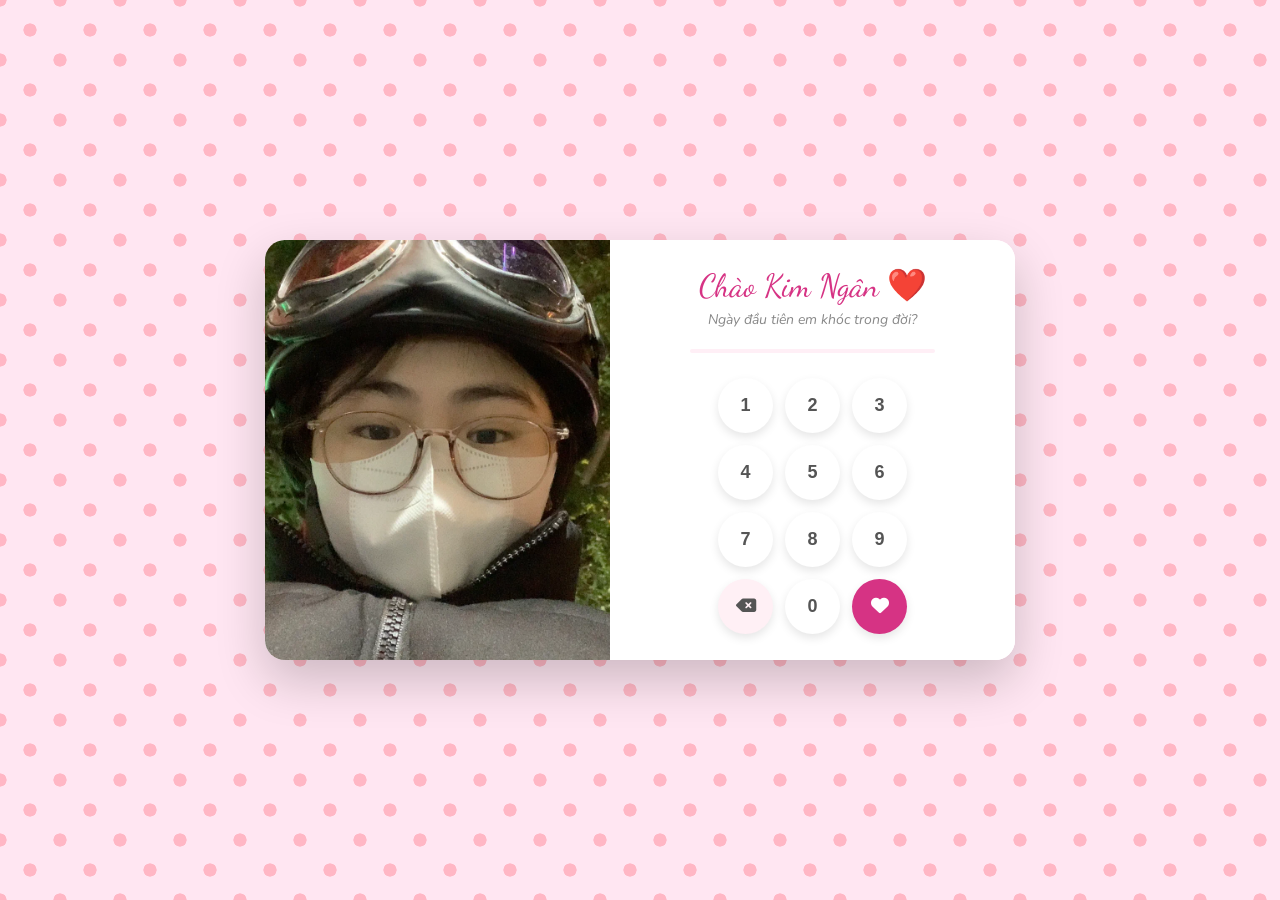
==== index.html @ e5d6ff66 "EEE" ====
<!DOCTYPE html>
<html lang="vi">
<head>
    <meta charset="UTF-8">
    <meta name="viewport" content="width=device-width, initial-scale=1.0">
    <title>For Kim Ngân ❤️</title>
    <link href="https://fonts.googleapis.com/css2?family=Dancing+Script:wght@700&family=Nunito:wght@400;700&family=Playfair+Display:ital,wght@1,400&display=swap" rel="stylesheet">
    <link rel="stylesheet" href="https://cdnjs.cloudflare.com/ajax/libs/font-awesome/6.0.0/css/all.min.css">
    <style>
        /* --- CẤU HÌNH CHUNG --- */
        :root {
            --primary: #ff69b4;
            --secondary: #d63384;
            --bg: #ffe6f2;
            --paper: #fffdf5;
            --book-w: 700px;
            --book-h: 500px;
        }

        body {
            margin: 0; padding: 0;
            font-family: 'Nunito', sans-serif;
            background-color: var(--bg);
            height: 100vh;
            display: flex; justify-content: center; align-items: center;
            overflow: hidden;
            background-image: radial-gradient(#ffb7c5 15%, transparent 16%),
                              radial-gradient(#ffb7c5 15%, transparent 16%);
            background-size: 60px 60px;
            background-position: 0 0, 30px 30px;
        }

        /* --- 1. MÀN HÌNH KHÓA (LOCK SCREEN) --- */
        #lock-screen {
            display: flex;
            width: 750px; height: 420px;
            background: rgba(255,255,255,0.95);
            border-radius: 20px;
            box-shadow: 0 20px 50px rgba(0,0,0,0.2);
            z-index: 1000;
            transition: transform 1s ease, opacity 1s ease;
            overflow: hidden;
        }
        
        .lock-img { flex: 1; overflow: hidden; position: relative; }
        .lock-img img { width: 100%; height: 100%; object-fit: cover; transition: transform 3s; }
        .lock-img:hover img { transform: scale(1.1); }
        
        .lock-pad {
            flex: 1; display: flex; flex-direction: column;
            align-items: center; justify-content: center; padding: 30px;
            background: #fff;
        }
        
        .welcome-text {
            font-family: 'Dancing Script', cursive;
            font-size: 32px; color: var(--secondary); margin-bottom: 5px;
        }
        
        .hint-text {
            font-size: 14px; color: #888; margin-bottom: 20px; font-style: italic;
        }

        .display {
            width: 70%; height: 45px; background: #f8f9fa; border-radius: 25px;
            margin-bottom: 25px; display: flex; align-items: center; justify-content: center;
            font-size: 20px; color: var(--primary); letter-spacing: 5px;
            border: 2px solid #ffeff6;
            box-shadow: inset 0 2px 5px rgba(0,0,0,0.05);
        }

        .keys { display: grid; grid-template-columns: repeat(3, 1fr); gap: 12px; }
        .key {
            width: 55px; height: 55px; border-radius: 50%; border: none;
            background: white; font-size: 18px; font-weight: bold; color: #555;
            box-shadow: 0 4px 10px rgba(0,0,0,0.1); cursor: pointer; transition: 0.2s;
        }
        .key:hover { background: var(--primary); color: white; transform: translateY(-3px); }
        .key:active { transform: scale(0.9); }
        
        .shake { animation: shake 0.4s; }
        @keyframes shake { 0%,100%{transform:translateX(0)} 25%,75%{transform:translateX(-10px)} 50%{transform:translateX(10px)} }

        /* --- 2. SÁCH 3D --- */
        #book-container {
            display: none;
            position: relative;
            width: var(--book-w); height: var(--book-h);
            perspective: 2000px;
            animation: bookUp 1.5s forwards;
            z-index: 10;
        }
        @keyframes bookUp { from {transform: translateY(100vh) scale(0.5);} to {transform: translateY(0) scale(1);} }

        .book {
            position: relative; width: 100%; height: 100%;
            transform-style: preserve-3d;
        }

        /* LỚP NỀN TRÁI (Ảnh 1) */
        .base-left {
            position: absolute; width: 50%; height: 100%; top: 0; left: 0;
            background: #fff0f5; z-index: 0;
            display: flex; justify-content: center; align-items: center;
            box-shadow: inset -5px 0 10px rgba(0,0,0,0.05);
        }

        /* CÁC TRANG GIẤY */
        .paper {
            position: absolute; width: 50%; height: 100%; top: 0; left: 50%;
            transform-origin: left center; transform-style: preserve-3d;
            transition: transform 1.2s cubic-bezier(0.645, 0.045, 0.355, 1);
            cursor: pointer;
        }
        .paper.flipped { transform: rotateY(-180deg); }

        /* Z-INDEX QUẢN LÝ LỚP */
        #p1 { z-index: 10; } #p1.flipped { z-index: 11; }
        #p2 { z-index: 9; } #p2.flipped { z-index: 12; }
        #p3 { z-index: 8; } #p3.flipped { z-index: 13; }
        #p4 { z-index: 7; } #p4.flipped { z-index: 14; }

        .front, .back {
            position: absolute; width: 100%; height: 100%; top: 0; left: 0;
            background: var(--paper); backface-visibility: hidden;
            overflow: hidden; box-shadow: 2px 2px 10px rgba(0,0,0,0.1);
        }
        .front { z-index: 2; border-radius: 0 10px 10px 0; }
        .back { z-index: 1; transform: rotateY(180deg); border-radius: 10px 0 0 10px; background: #fff0f5; }

        /* NỘI DUNG */
        .photo-content {
            width: 100%; height: 100%; display: flex; justify-content: center; align-items: center; position: relative;
        }
        .photo-frame {
            width: 85%; height: 80%; background: white; padding: 10px 10px 40px 10px;
            box-shadow: 0 4px 15px rgba(0,0,0,0.15); transform: rotate(-3deg); transition: 0.3s;
        }
        .photo-frame img { width: 100%; height: 100%; object-fit: cover; }
        .photo-frame:hover { transform: scale(1.02) rotate(0deg); }

        .text-content {
            padding: 35px; text-align: justify;
            background-image: url("https://www.transparenttextures.com/patterns/notebook.png");
            height: 100%; box-sizing: border-box; display: flex; flex-direction: column;
        }
        .text-content h2 {
            font-family: 'Dancing Script', cursive; color: var(--secondary);
            font-size: 28px; text-align: center; border-bottom: 2px dashed #ffb7c5;
            padding-bottom: 8px; margin-top: 0;
        }
        .text-content p { font-size: 15px; line-height: 1.7; color: #555; }
        
        .sticker { position: absolute; width: 60px; pointer-events: none; opacity: 0.9; }
        .st-tl { top: 10px; left: 10px; transform: rotate(-30deg); }
        .st-br { bottom: 10px; right: 10px; transform: rotate(30deg); }

        /* --- 3. BỨC THƯ CUỐI CÙNG (FINAL LETTER) --- */
        #final-letter {
            display: none; position: fixed; top: 50%; left: 50%;
            transform: translate(-50%, -50%) scale(0);
            width: 650px; max-width: 90%; max-height: 85vh;
            background: #fff; padding: 40px; border-radius: 5px;
            box-shadow: 0 0 50px rgba(255, 105, 180, 0.5); z-index: 2000;
            text-align: center; overflow-y: auto;
            background-image: url("https://www.transparenttextures.com/patterns/cream-paper.png");
            border: 1px solid #e0c0d0;
            transition: transform 0.5s ease, opacity 0.5s ease;
        }
        /* Update class show-final để hỗ trợ transition mượt */
        .show-final { 
            transform: translate(-50%, -50%) scale(1) !important; 
            opacity: 1 !important; 
        }

        .final-sig {
            font-family: 'Dancing Script', cursive; font-size: 24px; color: var(--secondary); margin-top: 20px; text-align: right;
        }

        /* Nút đóng thư */
        .close-btn {
            position: absolute; top: 10px; right: 15px;
            font-size: 24px; color: #aaa; cursor: pointer;
            transition: color 0.3s;
        }
        .close-btn:hover { color: var(--secondary); }

        /* Responsive Mobile */
        @media(max-width: 768px) {
            :root { --book-w: 95vw; --book-h: 60vh; }
            #lock-screen { width: 90%; height: auto; flex-direction: column; }
            .lock-img { height: 180px; }
            .text-content { padding: 20px; }
            .text-content p { font-size: 14px; }
        }
        
        /* Hiệu ứng hoa rơi */
        .flower { position: absolute; top: -50px; font-size: 25px; animation: fall linear forwards; z-index: 5000; }
        @keyframes fall { to { transform: translateY(110vh) rotate(360deg); } }
    </style>
</head>
<body>

    <div id="lock-screen">
        <div class="lock-img">
            <img src="anh/anhdau.png" alt="Couple">
        </div>
        <div class="lock-pad">
            <div class="welcome-text">Chào Kim Ngân ❤️</div>
            <div class="hint-text">Ngày đầu tiên em khóc trong đời?</div>
            
            <div class="display" id="display"></div>
            
            <div class="keys">
                <button class="key" onclick="press('1')">1</button>
                <button class="key" onclick="press('2')">2</button>
                <button class="key" onclick="press('3')">3</button>
                <button class="key" onclick="press('4')">4</button>
                <button class="key" onclick="press('5')">5</button>
                <button class="key" onclick="press('6')">6</button>
                <button class="key" onclick="press('7')">7</button>
                <button class="key" onclick="press('8')">8</button>
                <button class="key" onclick="press('9')">9</button>
                <button class="key" onclick="clearDisplay()" style="background:#fff0f5"><i class="fas fa-backspace"></i></button>
                <button class="key" onclick="press('0')">0</button>
                <button class="key" onclick="checkPass()" style="background:var(--secondary); color:white"><i class="fas fa-heart"></i></button>
            </div>
        </div>
    </div>

    <div id="book-container">
        <div class="book">
            
            <div class="base-left">
                <div class="photo-content">
                    <img src="https://cdn-icons-png.flaticon.com/512/346/346167.png" class="sticker st-tl">
                    <div class="photo-frame"><img src="anh/anh1.png" onerror="this.src='https://via.placeholder.com/300x400?text=Kim+Ngân+1'"></div>
                </div>
            </div>

            <div class="paper" id="p1" onclick="flip(1)">
                <div class="front text-content">
                    <h2>Gửi Ngân Bé Nhỏ 💊</h2>
                    <p>Chào Kim Ngân, cô gái tháng 11 của tớ.</p>
                    <p>Điều đầu tiên tớ muốn chúc Ngân chính là sức khỏe. Nhớ ăn uống đầy đủ, đừng bỏ bữa sáng và hạn chế thức khuya học bài nhé. Có sức khỏe thì Ngân mới luôn xinh tươi và rạng rỡ được!</p>
                    <p style="text-align:center; color:#bbb; margin-top:auto; font-size:12px;">(Nhấn để lật trang)</p>
                </div>
                <div class="back">
                    <div class="photo-content">
                        <img src="https://cdn-icons-png.flaticon.com/512/2920/2920072.png" class="sticker st-br">
                        <div class="photo-frame"><img src="anh/anh2.png" onerror="this.src='https://via.placeholder.com/300x400?text=Kim+Ngân+2'"></div>
                    </div>
                </div>
            </div>

            <div class="paper" id="p2" onclick="flip(2)">
                <div class="front text-content">
                    <h2>Tuổi 19 Rực Rỡ 📚</h2>
                    <p>Chúc Ngân luôn giữ vững phong độ trong học tập.</p>
                    <p>Deadline dù có nhiều đến đâu cũng sẽ bị Ngân "xử đẹp". Cố gắng lên nhé, tương lai đang rộng mở chờ đón cậu. Nhưng nếu mệt quá, hãy nhớ luôn có tớ ở đây để lắng nghe cậu than thở.</p>
                </div>
                <div class="back">
                    <div class="photo-content">
                        <img src="https://cdn-icons-png.flaticon.com/512/1828/1828884.png" class="sticker st-tl">
                        <div class="photo-frame"><img src="anh/anh3.png" onerror="this.src='https://via.placeholder.com/300x400?text=Kim+Ngân+3'"></div>
                    </div>
                </div>
            </div>

            <div class="paper" id="p3" onclick="flip(3)">
                <div class="front text-content">
                    <h2>Chuyện Chúng Mình ❤️</h2>
                    <p>Cảm ơn Kim Ngân đã xuất hiện.</p>
                    <p>Mỗi khoảnh khắc bên Ngân đều là những kỷ niệm đẹp nhất. Tớ mong rằng tình yêu của chúng mình sẽ luôn bình yên, thấu hiểu và bền lâu như thế này. Yêu Ngân nhiều lắm!</p>
                </div>
                <div class="back">
                    <div class="photo-content">
                        <img src="https://cdn-icons-png.flaticon.com/512/833/833472.png" class="sticker st-br">
                        <div class="photo-frame"><img src="anh/anh4.png" onerror="this.src='https://via.placeholder.com/300x400?text=Kim+Ngân+4'"></div>
                    </div>
                </div>
            </div>

            <div class="paper" id="p4" onclick="flip(4)">
                <div class="front text-content">
                    <h2>Lời Kết 🌹</h2>
                    <p>Món quà nhỏ này tớ tự tay làm dành riêng cho Ngân.</p>
                    <p>Chúc Ngân một ngày Valentine thật hạnh phúc. Hãy nhấn vào đây một lần nữa để xem điều bất ngờ cuối cùng nhé!</p>
                </div>
                <div class="back" style="background: #fff0f5;"></div>
            </div>
        </div>
    </div>

    <div id="final-letter">
        <div class="close-btn" onclick="closeFinalLetter()">&times;</div>
        
        <h1 style="font-family:'Playfair Display', serif; color: var(--secondary); margin-bottom: 20px;">My Dearest Kim Ngân</h1>
        <p style="font-size: 16px; line-height: 1.8; color: #444; font-style: italic;">
            "Cảm ơn em vì đã kiên nhẫn mở từng trang sách này. <br>
            Tớ không giỏi nói những lời hoa mỹ, nhưng tớ muốn Ngân biết rằng, em là điều tuyệt vời nhất mà tớ may mắn có được. <br><br>
            Mong rằng tuổi mới, năm mới và nhiều năm sau nữa, người nắm tay Ngân đi tiếp vẫn sẽ là tớ."
        </p>
        <div class="final-sig">
            <p>Happy Valentine's Day!</p>
            <p style="color: var(--primary);">Chung Đẹp Trai</p>
        </div>
        <div style="margin-top: 30px; font-size: 30px;">💖</div>
    </div>

    <audio id="bg-music" loop>
        <source src="nhacnen/nen.mp3" type="audio/mpeg">
    </audio>

    <script>
        // --- LOGIC MẬT KHẨU ---
        let pass = "";
        const CORRECT = "0411"; // Ngày sinh Kim Ngân
        const display = document.getElementById("display");
        const lock = document.getElementById("lock-screen");
        const bookContainer = document.getElementById("book-container");
        const music = document.getElementById("bg-music");

        function press(n) {
            if(pass.length < 4) {
                pass += n;
                // Hiển thị tim thay vì số
                display.innerHTML = pass.split('').map(() => '<i class="fas fa-heart" style="margin:0 5px; font-size:16px"></i>').join('');
            }
        }
        function clearDisplay() { pass = ""; display.innerHTML = ""; }
        
        function checkPass() {
            if(pass === CORRECT) {
                // Hiệu ứng mở khóa thành công
                lock.style.transform = "translateY(-100vh)";
                lock.style.opacity = "0";
                
                // Phát nhạc
                music.play().catch(()=>{ console.log("Music interaction needed"); });
                
                // Mưa hoa
                createRain();

                setTimeout(() => {
                    lock.style.display = "none";
                    bookContainer.style.display = "block";
                }, 800);
            } else {
                // Báo lỗi rung lắc
                lock.classList.add("shake");
                setTimeout(() => lock.classList.remove("shake"), 400);
                pass = ""; display.innerHTML = "";
            }
        }

        // --- LOGIC LẬT SÁCH (Cập nhật: Lật 2 chiều) ---
        let currentPage = 1;
        const totalPages = 4;
        const finalLetter = document.getElementById("final-letter");

        function flip(pageNum) {
            const el = document.getElementById(`p${pageNum}`);

            // TRƯỜNG HỢP 1: LẬT MỞ (Từ Phải sang Trái)
            // Điều kiện: Trang chưa bị lật VÀ đó là trang hiện tại
            if (!el.classList.contains("flipped") && pageNum === currentPage) {
                el.classList.add("flipped");
                currentPage++;
                
                // Nếu là trang cuối cùng -> Hiện thư lớn
                if (pageNum === totalPages) {
                    setTimeout(openFinalLetter, 800);
                }
            }
            // TRƯỜNG HỢP 2: LẬT LẠI (Từ Trái sang Phải)
            // Điều kiện: Trang đã bị lật VÀ đó là trang liền trước trang hiện tại
            else if (el.classList.contains("flipped") && pageNum === currentPage - 1) {
                el.classList.remove("flipped");
                currentPage--;
            }
        }

        // --- LOGIC THƯ CUỐI ---
        function openFinalLetter() {
            bookContainer.style.transition = "opacity 0.5s";
            bookContainer.style.opacity = "0";
            setTimeout(() => {
                bookContainer.style.display = "none";
                finalLetter.style.display = "block";
                // Kích hoạt animation
                void finalLetter.offsetWidth; 
                finalLetter.classList.add("show-final");
                createRain();
            }, 500);
        }

        function closeFinalLetter() {
            // Ẩn thư
            finalLetter.classList.remove("show-final");
            finalLetter.style.display = "none";

            // Hiện lại sách
            bookContainer.style.display = "block";
            // Kích hoạt transition opacity
            setTimeout(() => {
                bookContainer.style.opacity = "1";
            }, 50);

            // Tự động đóng trang cuối lại một chút để tạo cảm giác "quay lại"
            const lastPage = document.getElementById(`p${totalPages}`);
            if (lastPage.classList.contains("flipped")) {
                lastPage.classList.remove("flipped");
                currentPage--;
            }
        }

        // --- HIỆU ỨNG MƯA HOA ---
        function createRain() {
            const icons = ['🌸', '🌹', '💐', '🩷', '✨', '🎀'];
            for(let i=0; i<35; i++) {
                setTimeout(() => {
                    const el = document.createElement("div");
                    el.classList.add("flower");
                    el.innerText = icons[Math.floor(Math.random() * icons.length)];
                    el.style.left = Math.random() * 100 + "vw";
                    el.style.animationDuration = Math.random() * 3 + 2 + "s";
                    document.body.appendChild(el);
                    setTimeout(() => el.remove(), 5000);
                }, i * 150);
            }
        }
    </script>
</body>
</html>
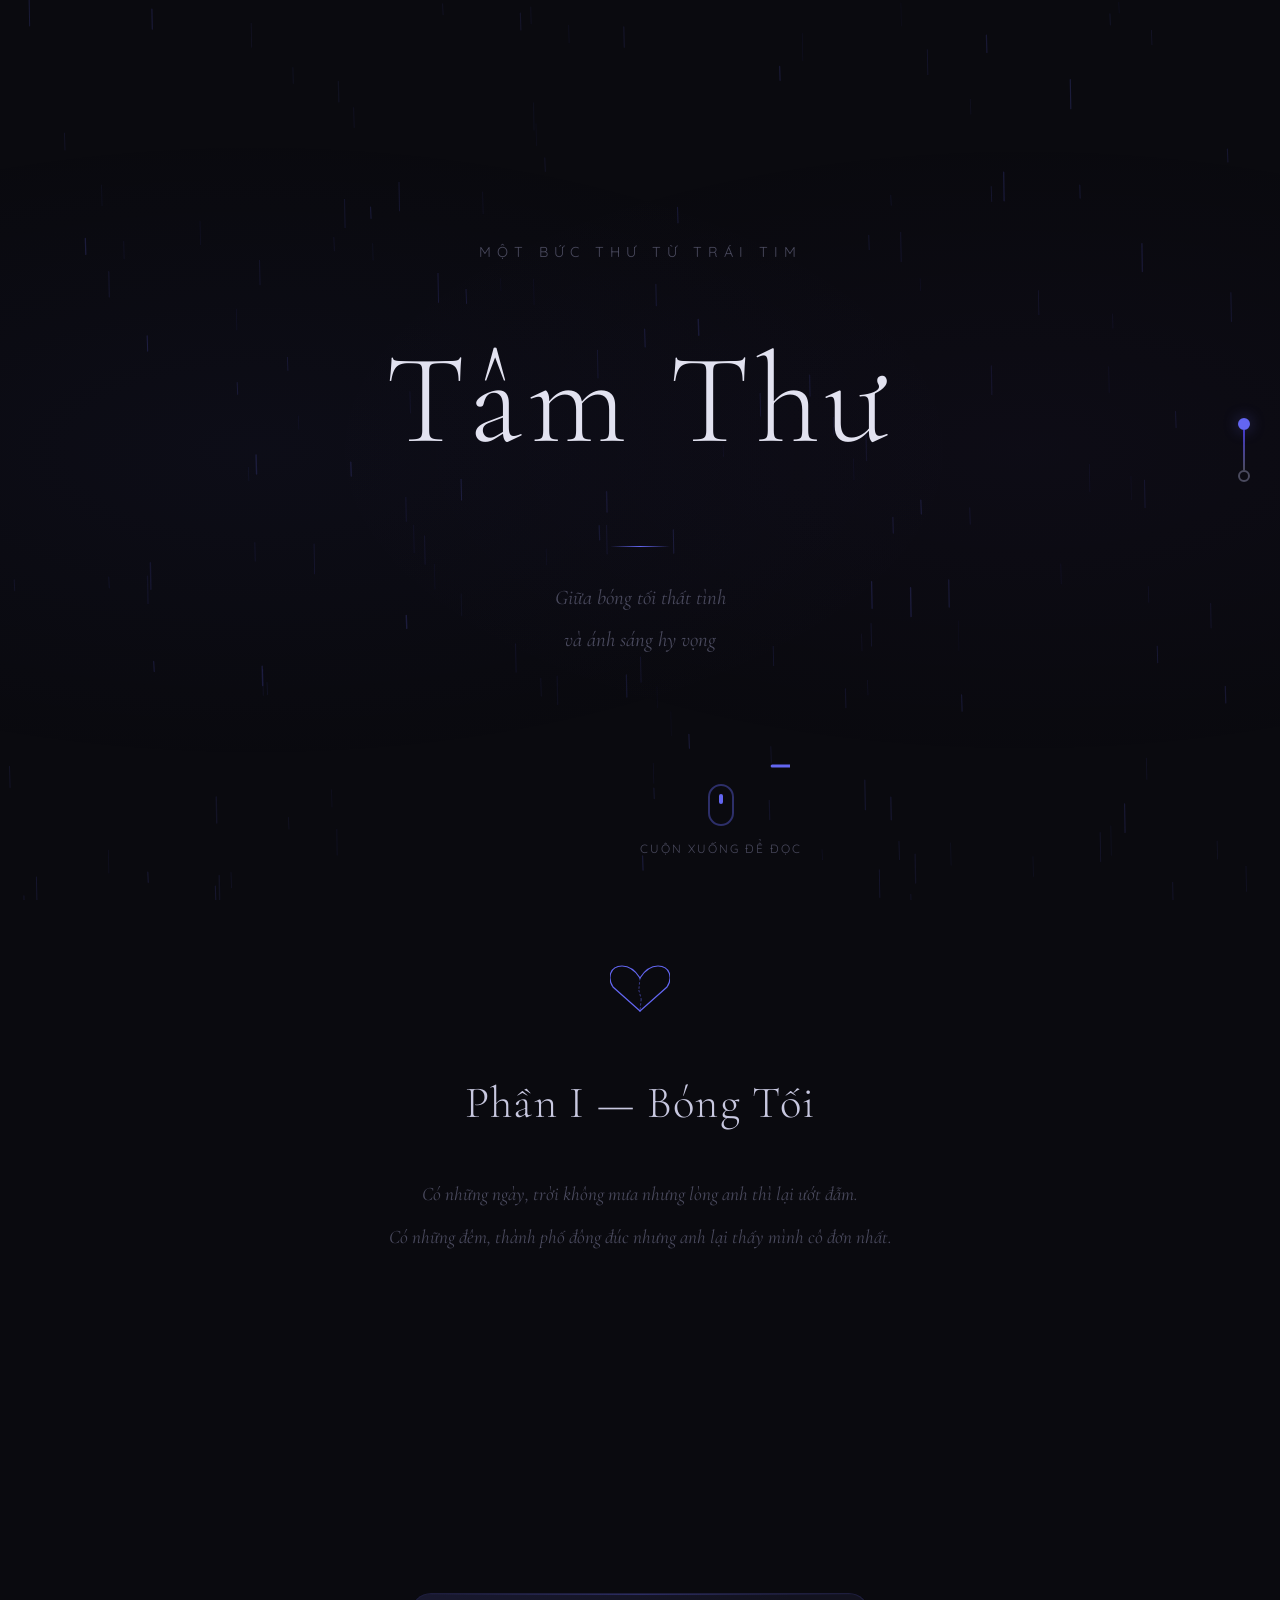
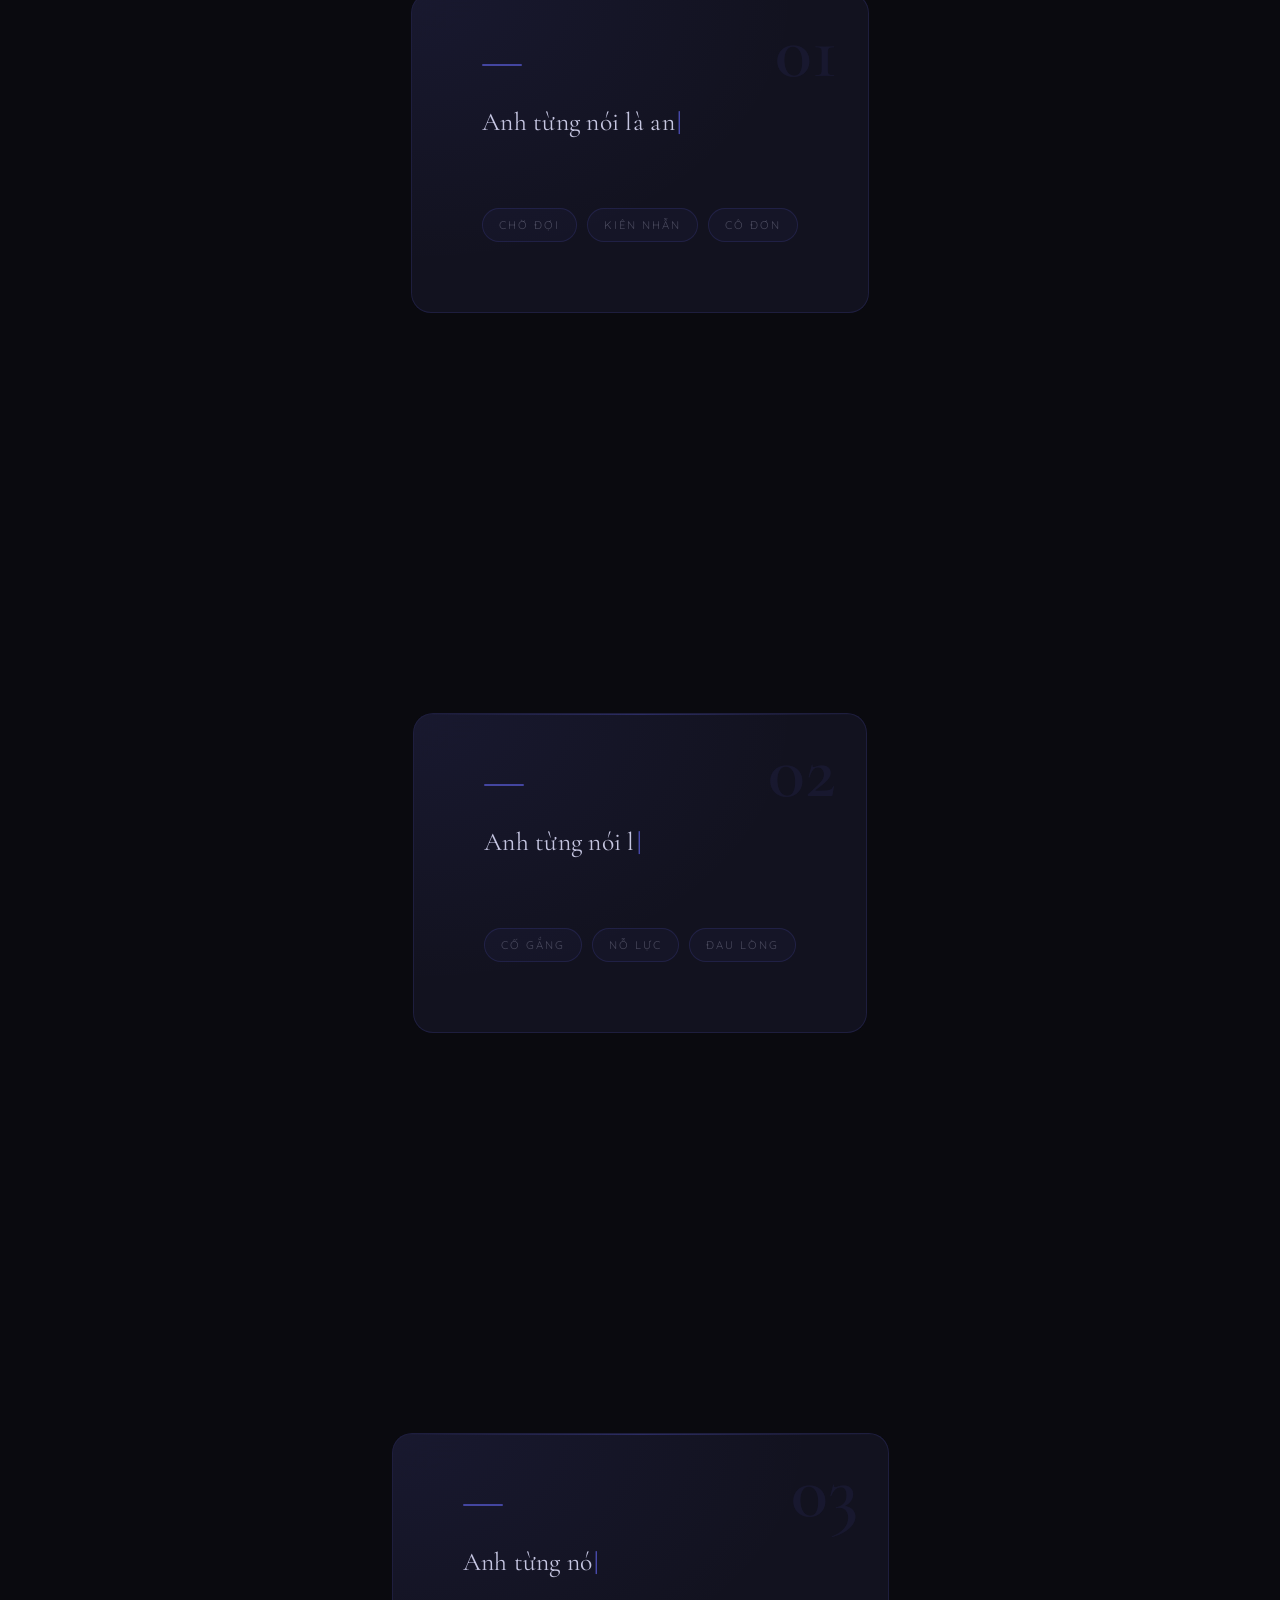
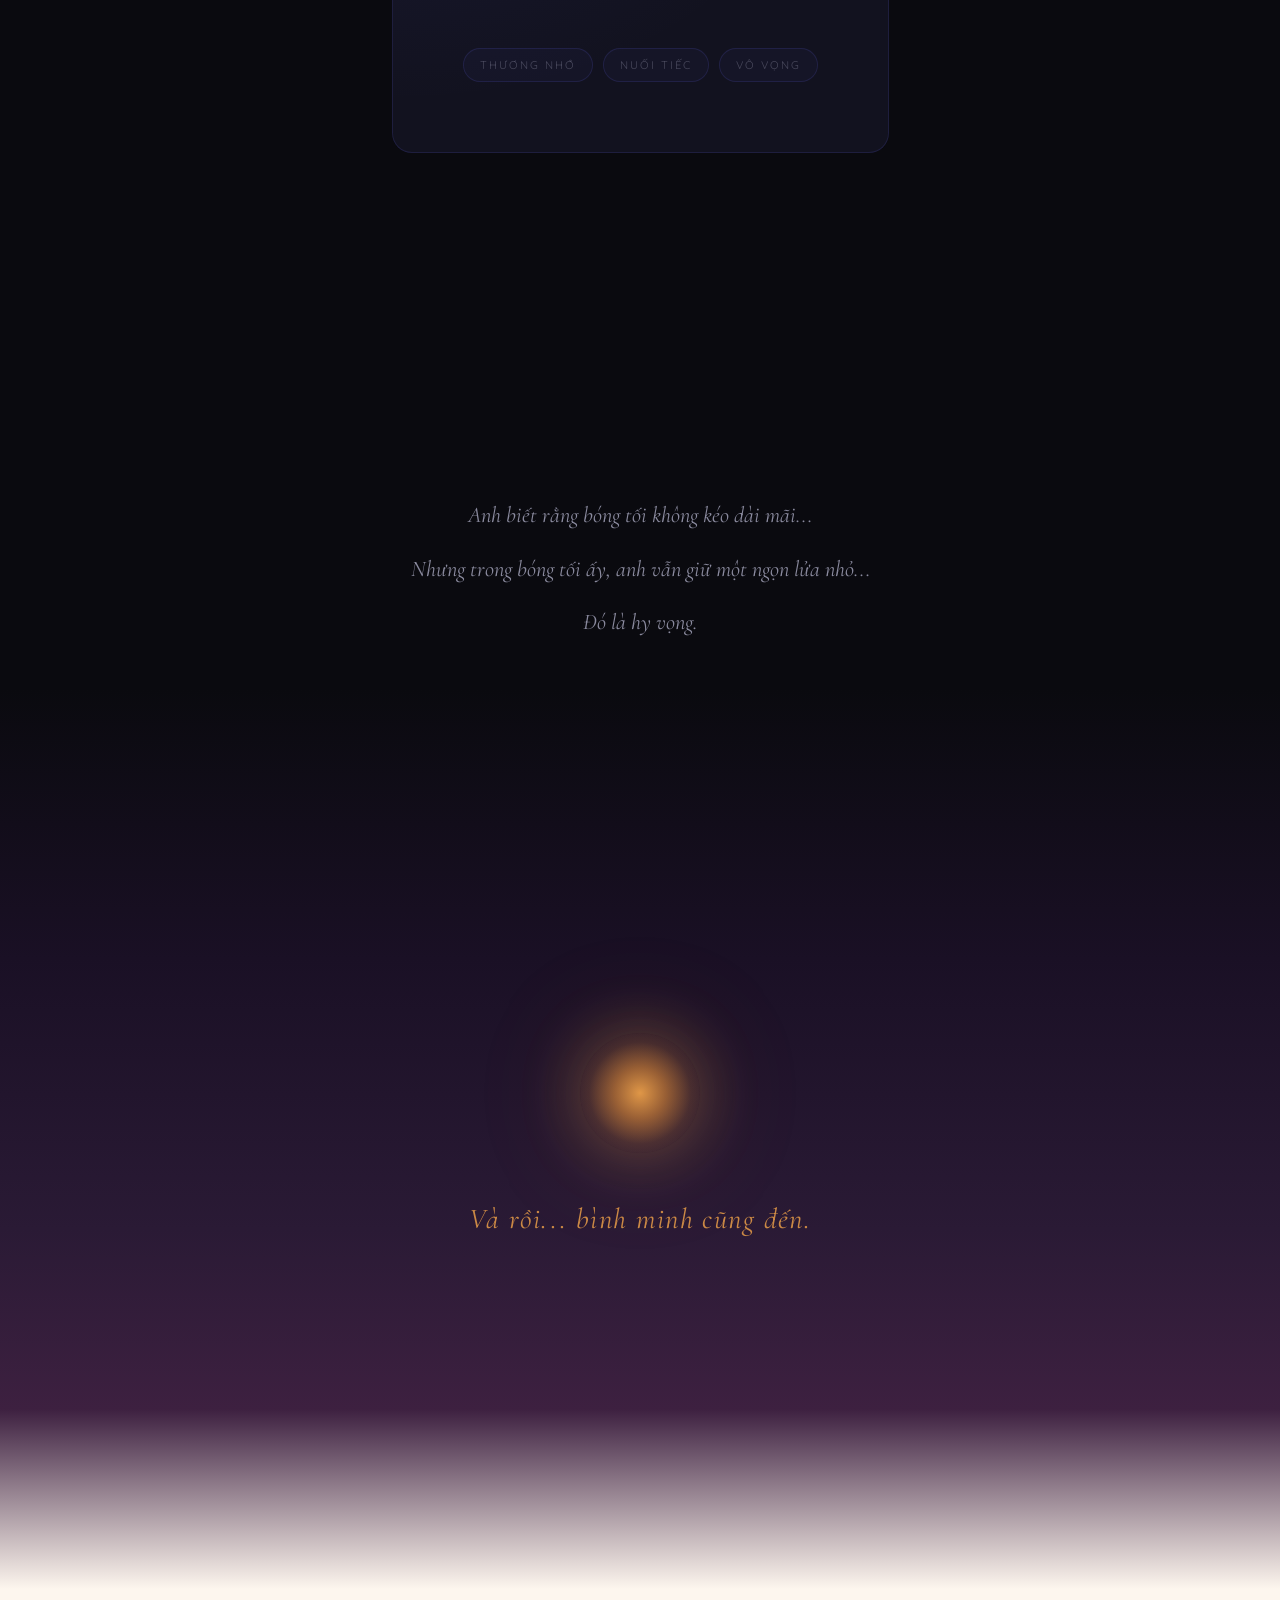
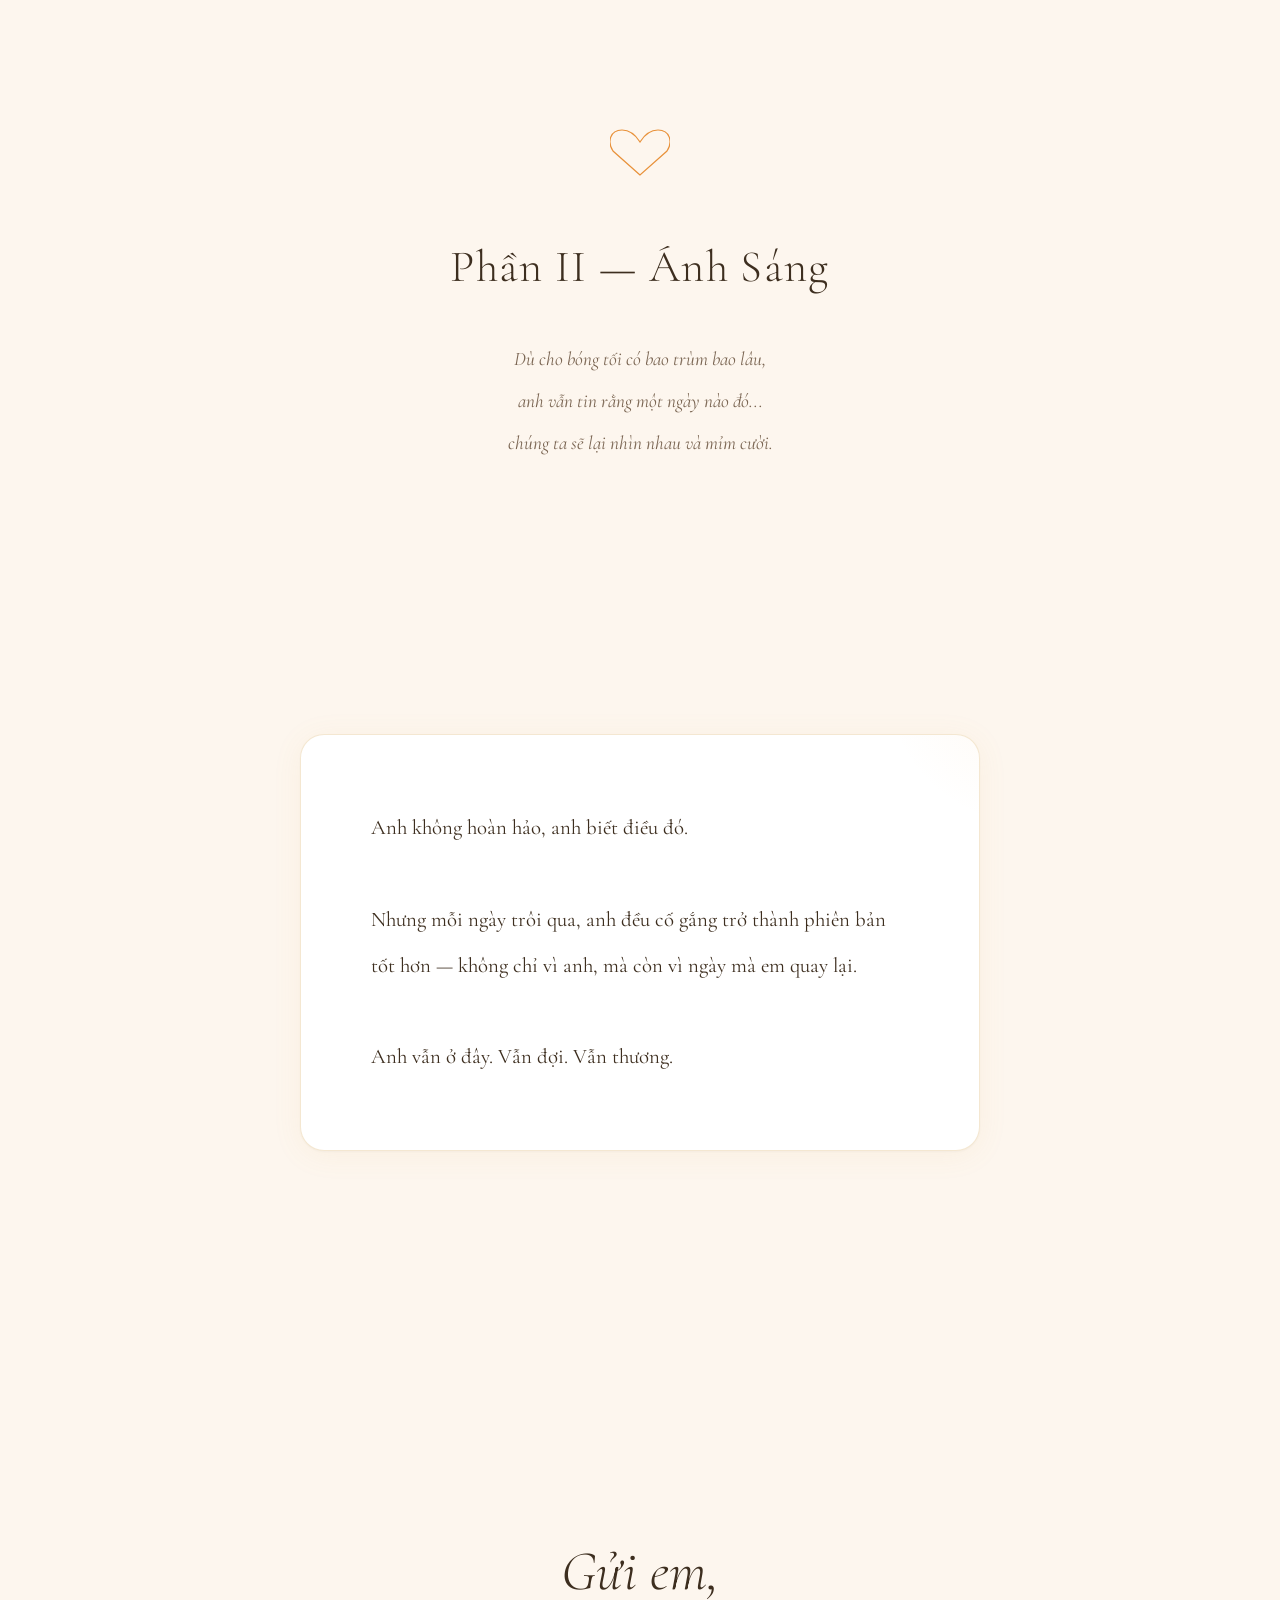
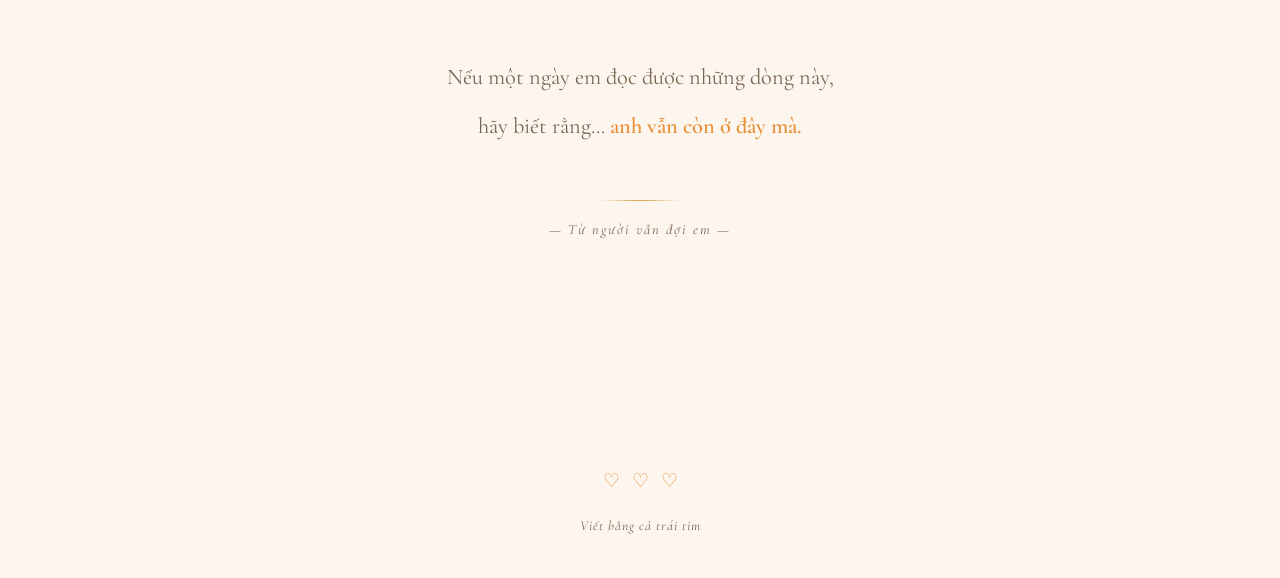
==== commit 2bae2902: "Phot'sComit" ====
--- a/index.html
+++ b/index.html
@@ -1,435 +1,211 @@
-<!DOCTYPE html>
-<html lang="vi">
-<head>
-    <meta charset="UTF-8">
-    <meta name="viewport" content="width=device-width, initial-scale=1.0">
-    <title>For Kim Ngân ❤️</title>
-    <link href="https://fonts.googleapis.com/css2?family=Dancing+Script:wght@700&family=Nunito:wght@400;700&family=Playfair+Display:ital,wght@1,400&display=swap" rel="stylesheet">
-    <link rel="stylesheet" href="https://cdnjs.cloudflare.com/ajax/libs/font-awesome/6.0.0/css/all.min.css">
-    <style>
-        /* --- CẤU HÌNH CHUNG --- */
-        :root {
-            --primary: #ff69b4;
-            --secondary: #d63384;
-            --bg: #ffe6f2;
-            --paper: #fffdf5;
-            --book-w: 700px;
-            --book-h: 500px;
-        }
-
-        body {
-            margin: 0; padding: 0;
-            font-family: 'Nunito', sans-serif;
-            background-color: var(--bg);
-            height: 100vh;
-            display: flex; justify-content: center; align-items: center;
-            overflow: hidden;
-            background-image: radial-gradient(#ffb7c5 15%, transparent 16%),
-                              radial-gradient(#ffb7c5 15%, transparent 16%);
-            background-size: 60px 60px;
-            background-position: 0 0, 30px 30px;
-        }
-
-        /* --- 1. MÀN HÌNH KHÓA (LOCK SCREEN) --- */
-        #lock-screen {
-            display: flex;
-            width: 750px; height: 420px;
-            background: rgba(255,255,255,0.95);
-            border-radius: 20px;
-            box-shadow: 0 20px 50px rgba(0,0,0,0.2);
-            z-index: 1000;
-            transition: transform 1s ease, opacity 1s ease;
-            overflow: hidden;
-        }
-        
-        .lock-img { flex: 1; overflow: hidden; position: relative; }
-        .lock-img img { width: 100%; height: 100%; object-fit: cover; transition: transform 3s; }
-        .lock-img:hover img { transform: scale(1.1); }
-        
-        .lock-pad {
-            flex: 1; display: flex; flex-direction: column;
-            align-items: center; justify-content: center; padding: 30px;
-            background: #fff;
-        }
-        
-        .welcome-text {
-            font-family: 'Dancing Script', cursive;
-            font-size: 32px; color: var(--secondary); margin-bottom: 5px;
-        }
-        
-        .hint-text {
-            font-size: 14px; color: #888; margin-bottom: 20px; font-style: italic;
-        }
-
-        .display {
-            width: 70%; height: 45px; background: #f8f9fa; border-radius: 25px;
-            margin-bottom: 25px; display: flex; align-items: center; justify-content: center;
-            font-size: 20px; color: var(--primary); letter-spacing: 5px;
-            border: 2px solid #ffeff6;
-            box-shadow: inset 0 2px 5px rgba(0,0,0,0.05);
-        }
-
-        .keys { display: grid; grid-template-columns: repeat(3, 1fr); gap: 12px; }
-        .key {
-            width: 55px; height: 55px; border-radius: 50%; border: none;
-            background: white; font-size: 18px; font-weight: bold; color: #555;
-            box-shadow: 0 4px 10px rgba(0,0,0,0.1); cursor: pointer; transition: 0.2s;
-        }
-        .key:hover { background: var(--primary); color: white; transform: translateY(-3px); }
-        .key:active { transform: scale(0.9); }
-        
-        .shake { animation: shake 0.4s; }
-        @keyframes shake { 0%,100%{transform:translateX(0)} 25%,75%{transform:translateX(-10px)} 50%{transform:translateX(10px)} }
-
-        /* --- 2. SÁCH 3D --- */
-        #book-container {
-            display: none;
-            position: relative;
-            width: var(--book-w); height: var(--book-h);
-            perspective: 2000px;
-            animation: bookUp 1.5s forwards;
-            z-index: 10;
-        }
-        @keyframes bookUp { from {transform: translateY(100vh) scale(0.5);} to {transform: translateY(0) scale(1);} }
-
-        .book {
-            position: relative; width: 100%; height: 100%;
-            transform-style: preserve-3d;
-        }
-
-        /* LỚP NỀN TRÁI (Ảnh 1) */
-        .base-left {
-            position: absolute; width: 50%; height: 100%; top: 0; left: 0;
-            background: #fff0f5; z-index: 0;
-            display: flex; justify-content: center; align-items: center;
-            box-shadow: inset -5px 0 10px rgba(0,0,0,0.05);
-        }
-
-        /* CÁC TRANG GIẤY */
-        .paper {
-            position: absolute; width: 50%; height: 100%; top: 0; left: 50%;
-            transform-origin: left center; transform-style: preserve-3d;
-            transition: transform 1.2s cubic-bezier(0.645, 0.045, 0.355, 1);
-            cursor: pointer;
-        }
-        .paper.flipped { transform: rotateY(-180deg); }
-
-        /* Z-INDEX QUẢN LÝ LỚP */
-        #p1 { z-index: 10; } #p1.flipped { z-index: 11; }
-        #p2 { z-index: 9; } #p2.flipped { z-index: 12; }
-        #p3 { z-index: 8; } #p3.flipped { z-index: 13; }
-        #p4 { z-index: 7; } #p4.flipped { z-index: 14; }
-
-        .front, .back {
-            position: absolute; width: 100%; height: 100%; top: 0; left: 0;
-            background: var(--paper); backface-visibility: hidden;
-            overflow: hidden; box-shadow: 2px 2px 10px rgba(0,0,0,0.1);
-        }
-        .front { z-index: 2; border-radius: 0 10px 10px 0; }
-        .back { z-index: 1; transform: rotateY(180deg); border-radius: 10px 0 0 10px; background: #fff0f5; }
-
-        /* NỘI DUNG */
-        .photo-content {
-            width: 100%; height: 100%; display: flex; justify-content: center; align-items: center; position: relative;
-        }
-        .photo-frame {
-            width: 85%; height: 80%; background: white; padding: 10px 10px 40px 10px;
-            box-shadow: 0 4px 15px rgba(0,0,0,0.15); transform: rotate(-3deg); transition: 0.3s;
-        }
-        .photo-frame img { width: 100%; height: 100%; object-fit: cover; }
-        .photo-frame:hover { transform: scale(1.02) rotate(0deg); }
-
-        .text-content {
-            padding: 35px; text-align: justify;
-            background-image: url("https://www.transparenttextures.com/patterns/notebook.png");
-            height: 100%; box-sizing: border-box; display: flex; flex-direction: column;
-        }
-        .text-content h2 {
-            font-family: 'Dancing Script', cursive; color: var(--secondary);
-            font-size: 28px; text-align: center; border-bottom: 2px dashed #ffb7c5;
-            padding-bottom: 8px; margin-top: 0;
-        }
-        .text-content p { font-size: 15px; line-height: 1.7; color: #555; }
-        
-        .sticker { position: absolute; width: 60px; pointer-events: none; opacity: 0.9; }
-        .st-tl { top: 10px; left: 10px; transform: rotate(-30deg); }
-        .st-br { bottom: 10px; right: 10px; transform: rotate(30deg); }
-
-        /* --- 3. BỨC THƯ CUỐI CÙNG (FINAL LETTER) --- */
-        #final-letter {
-            display: none; position: fixed; top: 50%; left: 50%;
-            transform: translate(-50%, -50%) scale(0);
-            width: 650px; max-width: 90%; max-height: 85vh;
-            background: #fff; padding: 40px; border-radius: 5px;
-            box-shadow: 0 0 50px rgba(255, 105, 180, 0.5); z-index: 2000;
-            text-align: center; overflow-y: auto;
-            background-image: url("https://www.transparenttextures.com/patterns/cream-paper.png");
-            border: 1px solid #e0c0d0;
-            transition: transform 0.5s ease, opacity 0.5s ease;
-        }
-        /* Update class show-final để hỗ trợ transition mượt */
-        .show-final { 
-            transform: translate(-50%, -50%) scale(1) !important; 
-            opacity: 1 !important; 
-        }
-
-        .final-sig {
-            font-family: 'Dancing Script', cursive; font-size: 24px; color: var(--secondary); margin-top: 20px; text-align: right;
-        }
-
-        /* Nút đóng thư */
-        .close-btn {
-            position: absolute; top: 10px; right: 15px;
-            font-size: 24px; color: #aaa; cursor: pointer;
-            transition: color 0.3s;
-        }
-        .close-btn:hover { color: var(--secondary); }
-
-        /* Responsive Mobile */
-        @media(max-width: 768px) {
-            :root { --book-w: 95vw; --book-h: 60vh; }
-            #lock-screen { width: 90%; height: auto; flex-direction: column; }
-            .lock-img { height: 180px; }
-            .text-content { padding: 20px; }
-            .text-content p { font-size: 14px; }
-        }
-        
-        /* Hiệu ứng hoa rơi */
-        .flower { position: absolute; top: -50px; font-size: 25px; animation: fall linear forwards; z-index: 5000; }
-        @keyframes fall { to { transform: translateY(110vh) rotate(360deg); } }
-    </style>
-</head>
-<body>
-
-    <div id="lock-screen">
-        <div class="lock-img">
-            <img src="anh/anhdau.png" alt="Couple">
-        </div>
-        <div class="lock-pad">
-            <div class="welcome-text">Chào Kim Ngân ❤️</div>
-            <div class="hint-text">Ngày đầu tiên em khóc trong đời?</div>
-            
-            <div class="display" id="display"></div>
-            
-            <div class="keys">
-                <button class="key" onclick="press('1')">1</button>
-                <button class="key" onclick="press('2')">2</button>
-                <button class="key" onclick="press('3')">3</button>
-                <button class="key" onclick="press('4')">4</button>
-                <button class="key" onclick="press('5')">5</button>
-                <button class="key" onclick="press('6')">6</button>
-                <button class="key" onclick="press('7')">7</button>
-                <button class="key" onclick="press('8')">8</button>
-                <button class="key" onclick="press('9')">9</button>
-                <button class="key" onclick="clearDisplay()" style="background:#fff0f5"><i class="fas fa-backspace"></i></button>
-                <button class="key" onclick="press('0')">0</button>
-                <button class="key" onclick="checkPass()" style="background:var(--secondary); color:white"><i class="fas fa-heart"></i></button>
-            </div>
-        </div>
-    </div>
-
-    <div id="book-container">
-        <div class="book">
-            
-            <div class="base-left">
-                <div class="photo-content">
-                    <img src="https://cdn-icons-png.flaticon.com/512/346/346167.png" class="sticker st-tl">
-                    <div class="photo-frame"><img src="anh/anh1.png" onerror="this.src='https://via.placeholder.com/300x400?text=Kim+Ngân+1'"></div>
-                </div>
-            </div>
-
-            <div class="paper" id="p1" onclick="flip(1)">
-                <div class="front text-content">
-                    <h2>Gửi Ngân Bé Nhỏ 💊</h2>
-                    <p>Chào Kim Ngân, cô gái tháng 11 của tớ.</p>
-                    <p>Điều đầu tiên tớ muốn chúc Ngân chính là sức khỏe. Nhớ ăn uống đầy đủ, đừng bỏ bữa sáng và hạn chế thức khuya học bài nhé. Có sức khỏe thì Ngân mới luôn xinh tươi và rạng rỡ được!</p>
-                    <p style="text-align:center; color:#bbb; margin-top:auto; font-size:12px;">(Nhấn để lật trang)</p>
-                </div>
-                <div class="back">
-                    <div class="photo-content">
-                        <img src="https://cdn-icons-png.flaticon.com/512/2920/2920072.png" class="sticker st-br">
-                        <div class="photo-frame"><img src="anh/anh2.png" onerror="this.src='https://via.placeholder.com/300x400?text=Kim+Ngân+2'"></div>
-                    </div>
-                </div>
-            </div>
-
-            <div class="paper" id="p2" onclick="flip(2)">
-                <div class="front text-content">
-                    <h2>Tuổi 19 Rực Rỡ 📚</h2>
-                    <p>Chúc Ngân luôn giữ vững phong độ trong học tập.</p>
-                    <p>Deadline dù có nhiều đến đâu cũng sẽ bị Ngân "xử đẹp". Cố gắng lên nhé, tương lai đang rộng mở chờ đón cậu. Nhưng nếu mệt quá, hãy nhớ luôn có tớ ở đây để lắng nghe cậu than thở.</p>
-                </div>
-                <div class="back">
-                    <div class="photo-content">
-                        <img src="https://cdn-icons-png.flaticon.com/512/1828/1828884.png" class="sticker st-tl">
-                        <div class="photo-frame"><img src="anh/anh3.png" onerror="this.src='https://via.placeholder.com/300x400?text=Kim+Ngân+3'"></div>
-                    </div>
-                </div>
-            </div>
-
-            <div class="paper" id="p3" onclick="flip(3)">
-                <div class="front text-content">
-                    <h2>Chuyện Chúng Mình ❤️</h2>
-                    <p>Cảm ơn Kim Ngân đã xuất hiện.</p>
-                    <p>Mỗi khoảnh khắc bên Ngân đều là những kỷ niệm đẹp nhất. Tớ mong rằng tình yêu của chúng mình sẽ luôn bình yên, thấu hiểu và bền lâu như thế này. Yêu Ngân nhiều lắm!</p>
-                </div>
-                <div class="back">
-                    <div class="photo-content">
-                        <img src="https://cdn-icons-png.flaticon.com/512/833/833472.png" class="sticker st-br">
-                        <div class="photo-frame"><img src="anh/anh4.png" onerror="this.src='https://via.placeholder.com/300x400?text=Kim+Ngân+4'"></div>
-                    </div>
-                </div>
-            </div>
-
-            <div class="paper" id="p4" onclick="flip(4)">
-                <div class="front text-content">
-                    <h2>Lời Kết 🌹</h2>
-                    <p>Món quà nhỏ này tớ tự tay làm dành riêng cho Ngân.</p>
-                    <p>Chúc Ngân một ngày Valentine thật hạnh phúc. Hãy nhấn vào đây một lần nữa để xem điều bất ngờ cuối cùng nhé!</p>
-                </div>
-                <div class="back" style="background: #fff0f5;"></div>
-            </div>
-        </div>
-    </div>
-
-    <div id="final-letter">
-        <div class="close-btn" onclick="closeFinalLetter()">&times;</div>
-        
-        <h1 style="font-family:'Playfair Display', serif; color: var(--secondary); margin-bottom: 20px;">My Dearest Kim Ngân</h1>
-        <p style="font-size: 16px; line-height: 1.8; color: #444; font-style: italic;">
-            "Cảm ơn em vì đã kiên nhẫn mở từng trang sách này. <br>
-            Tớ không giỏi nói những lời hoa mỹ, nhưng tớ muốn Ngân biết rằng, em là điều tuyệt vời nhất mà tớ may mắn có được. <br><br>
-            Mong rằng tuổi mới, năm mới và nhiều năm sau nữa, người nắm tay Ngân đi tiếp vẫn sẽ là tớ."
-        </p>
-        <div class="final-sig">
-            <p>Happy Valentine's Day!</p>
-            <p style="color: var(--primary);">Chung Đẹp Trai</p>
-        </div>
-        <div style="margin-top: 30px; font-size: 30px;">💖</div>
-    </div>
-
-    <audio id="bg-music" loop>
-        <source src="nhacnen/nen.mp3" type="audio/mpeg">
-    </audio>
-
-    <script>
-        // --- LOGIC MẬT KHẨU ---
-        let pass = "";
-        const CORRECT = "0411"; // Ngày sinh Kim Ngân
-        const display = document.getElementById("display");
-        const lock = document.getElementById("lock-screen");
-        const bookContainer = document.getElementById("book-container");
-        const music = document.getElementById("bg-music");
-
-        function press(n) {
-            if(pass.length < 4) {
-                pass += n;
-                // Hiển thị tim thay vì số
-                display.innerHTML = pass.split('').map(() => '<i class="fas fa-heart" style="margin:0 5px; font-size:16px"></i>').join('');
-            }
-        }
-        function clearDisplay() { pass = ""; display.innerHTML = ""; }
-        
-        function checkPass() {
-            if(pass === CORRECT) {
-                // Hiệu ứng mở khóa thành công
-                lock.style.transform = "translateY(-100vh)";
-                lock.style.opacity = "0";
-                
-                // Phát nhạc
-                music.play().catch(()=>{ console.log("Music interaction needed"); });
-                
-                // Mưa hoa
-                createRain();
-
-                setTimeout(() => {
-                    lock.style.display = "none";
-                    bookContainer.style.display = "block";
-                }, 800);
-            } else {
-                // Báo lỗi rung lắc
-                lock.classList.add("shake");
-                setTimeout(() => lock.classList.remove("shake"), 400);
-                pass = ""; display.innerHTML = "";
-            }
-        }
-
-        // --- LOGIC LẬT SÁCH (Cập nhật: Lật 2 chiều) ---
-        let currentPage = 1;
-        const totalPages = 4;
-        const finalLetter = document.getElementById("final-letter");
-
-        function flip(pageNum) {
-            const el = document.getElementById(`p${pageNum}`);
-
-            // TRƯỜNG HỢP 1: LẬT MỞ (Từ Phải sang Trái)
-            // Điều kiện: Trang chưa bị lật VÀ đó là trang hiện tại
-            if (!el.classList.contains("flipped") && pageNum === currentPage) {
-                el.classList.add("flipped");
-                currentPage++;
-                
-                // Nếu là trang cuối cùng -> Hiện thư lớn
-                if (pageNum === totalPages) {
-                    setTimeout(openFinalLetter, 800);
-                }
-            }
-            // TRƯỜNG HỢP 2: LẬT LẠI (Từ Trái sang Phải)
-            // Điều kiện: Trang đã bị lật VÀ đó là trang liền trước trang hiện tại
-            else if (el.classList.contains("flipped") && pageNum === currentPage - 1) {
-                el.classList.remove("flipped");
-                currentPage--;
-            }
-        }
-
-        // --- LOGIC THƯ CUỐI ---
-        function openFinalLetter() {
-            bookContainer.style.transition = "opacity 0.5s";
-            bookContainer.style.opacity = "0";
-            setTimeout(() => {
-                bookContainer.style.display = "none";
-                finalLetter.style.display = "block";
-                // Kích hoạt animation
-                void finalLetter.offsetWidth; 
-                finalLetter.classList.add("show-final");
-                createRain();
-            }, 500);
-        }
-
-        function closeFinalLetter() {
-            // Ẩn thư
-            finalLetter.classList.remove("show-final");
-            finalLetter.style.display = "none";
-
-            // Hiện lại sách
-            bookContainer.style.display = "block";
-            // Kích hoạt transition opacity
-            setTimeout(() => {
-                bookContainer.style.opacity = "1";
-            }, 50);
-
-            // Tự động đóng trang cuối lại một chút để tạo cảm giác "quay lại"
-            const lastPage = document.getElementById(`p${totalPages}`);
-            if (lastPage.classList.contains("flipped")) {
-                lastPage.classList.remove("flipped");
-                currentPage--;
-            }
-        }
-
-        // --- HIỆU ỨNG MƯA HOA ---
-        function createRain() {
-            const icons = ['🌸', '🌹', '💐', '🩷', '✨', '🎀'];
-            for(let i=0; i<35; i++) {
-                setTimeout(() => {
-                    const el = document.createElement("div");
-                    el.classList.add("flower");
-                    el.innerText = icons[Math.floor(Math.random() * icons.length)];
-                    el.style.left = Math.random() * 100 + "vw";
-                    el.style.animationDuration = Math.random() * 3 + 2 + "s";
-                    document.body.appendChild(el);
-                    setTimeout(() => el.remove(), 5000);
-                }, i * 150);
-            }
-        }
-    </script>
-</body>
-</html>+<!DOCTYPE html>
+<html lang="vi">
+<head>
+  <meta charset="UTF-8">
+  <meta name="viewport" content="width=device-width, initial-scale=1.0">
+  <meta name="description" content="Một bức tâm thư từ trái tim — giữa bóng tối thất tình và ánh sáng hy vọng">
+  <title>Tâm Thư — Giữa Bóng Tối Và Ánh Sáng</title>
+  <link rel="preconnect" href="https://fonts.googleapis.com">
+  <link rel="preconnect" href="https://fonts.gstatic.com" crossorigin>
+  <link href="https://fonts.googleapis.com/css2?family=Cormorant+Garamond:ital,wght@0,300;0,400;0,500;0,600;1,300;1,400;1,500;1,600&family=Quicksand:wght@300;400;500;600&display=swap" rel="stylesheet">
+  <link rel="stylesheet" href="style.css">
+</head>
+<body>
+  <!-- ═══════════════ RAIN CANVAS ═══════════════ -->
+  <canvas id="rainCanvas"></canvas>
+
+  <!-- ═══════════════ PARTICLE CANVAS (LIGHT PHASE) ═══════════════ -->
+  <canvas id="lightCanvas"></canvas>
+
+  <!-- ═══════════════ SCROLL INDICATOR ═══════════════ -->
+  <div class="scroll-indicator" id="scrollIndicator">
+    <div class="scroll-mouse">
+      <div class="scroll-wheel"></div>
+    </div>
+    <span>Cuộn xuống để đọc</span>
+  </div>
+
+  <!-- ═══════════════ PHASE INDICATOR ═══════════════ -->
+  <div class="phase-nav" id="phaseNav">
+    <div class="phase-dot active" data-phase="dark" title="Bóng Tối"></div>
+    <div class="phase-line"></div>
+    <div class="phase-dot" data-phase="light" title="Ánh Sáng"></div>
+  </div>
+
+  <!-- ═══════════════ DARK PHASE — HEARTBREAK ═══════════════ -->
+  <section class="phase phase--dark" id="darkPhase">
+
+    <!-- Hero -->
+    <div class="hero" id="heroSection">
+      <div class="hero__shatter-overlay"></div>
+      <div class="hero__content">
+        <div class="hero__subtitle reveal-text">Một bức thư từ trái tim</div>
+        <h1 class="hero__title glitch-text" data-text="Tâm Thư">Tâm Thư</h1>
+        <div class="hero__divider"></div>
+        <p class="hero__tagline reveal-text">Giữa bóng tối thất tình<br>và ánh sáng hy vọng</p>
+      </div>
+      <div class="hero__heartbeat">
+        <svg viewBox="0 0 200 60" class="heartbeat-line">
+          <polyline points="0,30 30,30 40,30 50,10 60,50 70,30 80,30 90,30 100,30 110,30 120,10 130,50 140,30 150,30 160,30 170,30 200,30" />
+        </svg>
+      </div>
+    </div>
+
+    <!-- Dark Intro -->
+    <div class="section section--dark-intro">
+      <div class="container">
+        <div class="broken-heart-icon reveal-element">
+          <svg viewBox="0 0 100 90" class="broken-heart">
+            <path class="heart-left" d="M50,85 L5,45 C-5,30 0,10 20,10 C35,10 45,22 50,30" />
+            <path class="heart-right" d="M50,85 L95,45 C105,30 100,10 80,10 C65,10 55,22 50,30" />
+            <line class="heart-crack" x1="50" y1="30" x2="48" y2="50" />
+            <line class="heart-crack" x1="48" y1="50" x2="52" y2="65" />
+            <line class="heart-crack" x1="52" y1="65" x2="50" y2="85" />
+          </svg>
+        </div>
+        <h2 class="section__title reveal-element">Phần I — Bóng Tối</h2>
+        <p class="section__desc reveal-element">
+          Có những ngày, trời không mưa nhưng lòng anh thì lại ướt đẫm.<br>
+          Có những đêm, thành phố đông đúc nhưng anh lại thấy mình cô đơn nhất.
+        </p>
+      </div>
+    </div>
+
+    <!-- Quote 1 -->
+    <div class="section section--quote" id="quote1">
+      <div class="container">
+        <div class="quote-card quote-card--dark reveal-element">
+          <div class="quote-card__number">01</div>
+          <div class="quote-card__line"></div>
+          <blockquote class="quote-card__text typewriter" data-text="Anh từng nói là anh sẽ đợi em, em thấy đấy anh vẫn còn ở đây mà.">
+            <span class="typewriter-cursor">|</span>
+          </blockquote>
+          <div class="quote-card__emotion">
+            <span class="emotion-tag">chờ đợi</span>
+            <span class="emotion-tag">kiên nhẫn</span>
+            <span class="emotion-tag">cô đơn</span>
+          </div>
+        </div>
+      </div>
+    </div>
+
+    <!-- Quote 2 -->
+    <div class="section section--quote" id="quote2">
+      <div class="container">
+        <div class="quote-card quote-card--dark reveal-element">
+          <div class="quote-card__number">02</div>
+          <div class="quote-card__line"></div>
+          <blockquote class="quote-card__text typewriter" data-text="Anh từng nói là anh sẽ trở nên tốt hơn, anh vẫn đang cố gắng mỗi ngày, mọi thứ dần trở nên suôn sẻ, trừ việc em rời đi.">
+            <span class="typewriter-cursor">|</span>
+          </blockquote>
+          <div class="quote-card__emotion">
+            <span class="emotion-tag">cố gắng</span>
+            <span class="emotion-tag">nỗ lực</span>
+            <span class="emotion-tag">đau lòng</span>
+          </div>
+        </div>
+      </div>
+    </div>
+
+    <!-- Quote 3 -->
+    <div class="section section--quote" id="quote3">
+      <div class="container">
+        <div class="quote-card quote-card--dark reveal-element">
+          <div class="quote-card__number">03</div>
+          <div class="quote-card__line"></div>
+          <blockquote class="quote-card__text typewriter" data-text="Anh từng nói là anh sẽ mãi thương em, nhưng em ơi, nếu ánh mắt có thể ôm, anh đã ôm bóng lưng ấy vô số lần..">
+            <span class="typewriter-cursor">|</span>
+          </blockquote>
+          <div class="quote-card__emotion">
+            <span class="emotion-tag">thương nhớ</span>
+            <span class="emotion-tag">nuối tiếc</span>
+            <span class="emotion-tag">vô vọng</span>
+          </div>
+        </div>
+      </div>
+    </div>
+
+    <!-- Dark Closing -->
+    <div class="section section--dark-close">
+      <div class="container">
+        <p class="dark-close__text reveal-element">
+          Anh biết rằng bóng tối không kéo dài mãi...<br>
+          Nhưng trong bóng tối ấy, anh vẫn giữ một ngọn lửa nhỏ...<br>
+          Đó là hy vọng.
+        </p>
+      </div>
+    </div>
+  </section>
+
+  <!-- ═══════════════ TRANSITION ═══════════════ -->
+  <section class="transition-zone" id="transitionZone">
+    <div class="transition-zone__content">
+      <div class="sunrise-circle"></div>
+      <p class="transition-text reveal-element">Và rồi... bình minh cũng đến.</p>
+    </div>
+  </section>
+
+  <!-- ═══════════════ LIGHT PHASE — HOPE ═══════════════ -->
+  <section class="phase phase--light" id="lightPhase">
+
+    <!-- Light Intro -->
+    <div class="section section--light-intro">
+      <div class="container">
+        <div class="healed-heart-icon reveal-element">
+          <svg viewBox="0 0 100 90" class="healed-heart">
+            <path d="M50,85 L5,45 C-5,30 0,10 20,10 C35,10 45,22 50,30 C55,22 65,10 80,10 C100,10 105,30 95,45 Z" />
+          </svg>
+        </div>
+        <h2 class="section__title section__title--light reveal-element">Phần II — Ánh Sáng</h2>
+        <p class="section__desc section__desc--light reveal-element">
+          Dù cho bóng tối có bao trùm bao lâu,<br>
+          anh vẫn tin rằng một ngày nào đó...<br>
+          chúng ta sẽ lại nhìn nhau và mỉm cười.
+        </p>
+      </div>
+    </div>
+
+    <!-- Light Message -->
+    <div class="section section--light-message">
+      <div class="container">
+        <div class="light-card reveal-element">
+          <div class="light-card__glow"></div>
+          <p class="light-card__text">
+            Anh không hoàn hảo, anh biết điều đó.<br><br>
+            Nhưng mỗi ngày trôi qua, anh đều cố gắng trở thành phiên bản tốt hơn —
+            không chỉ vì anh, mà còn vì ngày mà em quay lại.<br><br>
+            Anh vẫn ở đây. Vẫn đợi. Vẫn thương.
+          </p>
+        </div>
+      </div>
+    </div>
+
+    <!-- Final -->
+    <div class="section section--final">
+      <div class="container">
+        <div class="final-message reveal-element">
+          <h2 class="final-message__title">Gửi em,</h2>
+          <p class="final-message__text">
+            Nếu một ngày em đọc được những dòng này,<br>
+            hãy biết rằng... <strong>anh vẫn còn ở đây mà.</strong>
+          </p>
+          <div class="final-message__signature">
+            <div class="signature-line"></div>
+            <span>— Từ người vẫn đợi em —</span>
+          </div>
+        </div>
+      </div>
+    </div>
+
+    <!-- Footer -->
+    <footer class="footer">
+      <div class="footer__hearts">
+        <span>♡</span><span>♡</span><span>♡</span>
+      </div>
+      <p class="footer__text">Viết bằng cả trái tim</p>
+    </footer>
+  </section>
+
+  <script src="script.js"></script>
+</body>
+</html>
--- a/style.css
+++ b/style.css
@@ -0,0 +1,919 @@
+/* ═══════════════════════════════════════════════════
+   TÂM THƯ — GIỮA BÓNG TỐI VÀ ÁNH SÁNG
+   Design System & Styles
+   ═══════════════════════════════════════════════════ */
+
+/* ─── CSS Variables ─── */
+:root {
+  /* Dark Phase Palette */
+  --dark-bg: #0a0a0f;
+  --dark-bg-secondary: #0f0f1a;
+  --dark-surface: #14141f;
+  --dark-text: #8a8a9e;
+  --dark-text-dim: #4a4a5e;
+  --dark-accent: #6366f1;
+  --dark-accent-dim: #4338ca;
+  --dark-quote-bg: rgba(20, 20, 35, 0.85);
+  --dark-border: rgba(99, 102, 241, 0.15);
+  --dark-glow: rgba(99, 102, 241, 0.08);
+
+  /* Light Phase Palette */
+  --light-bg: #fdf6ee;
+  --light-bg-warm: #fef3e2;
+  --light-surface: #ffffff;
+  --light-text: #3d2e1f;
+  --light-text-soft: #7a6552;
+  --light-accent: #e8913a;
+  --light-accent-warm: #f4a54a;
+  --light-gold: #d4a04a;
+  --light-border: rgba(212, 160, 74, 0.25);
+  --light-glow: rgba(232, 145, 58, 0.12);
+
+  /* Transition */
+  --transition-bg: #1a1025;
+
+  /* Typography */
+  --font-serif: 'Cormorant Garamond', Georgia, serif;
+  --font-sans: 'Quicksand', 'Segoe UI', sans-serif;
+
+  /* Spacing */
+  --section-padding: clamp(80px, 15vh, 160px);
+
+  /* Rain color */
+  --rain-color: rgba(99, 102, 241, 0.25);
+}
+
+/* ─── Reset & Base ─── */
+*,
+*::before,
+*::after {
+  margin: 0;
+  padding: 0;
+  box-sizing: border-box;
+}
+
+html {
+  scroll-behavior: smooth;
+  overflow-x: hidden;
+  scrollbar-width: thin;
+  scrollbar-color: var(--dark-accent-dim) var(--dark-bg);
+}
+
+html::-webkit-scrollbar {
+  width: 6px;
+}
+
+html::-webkit-scrollbar-track {
+  background: var(--dark-bg);
+}
+
+html::-webkit-scrollbar-thumb {
+  background: var(--dark-accent-dim);
+  border-radius: 3px;
+}
+
+body {
+  font-family: var(--font-sans);
+  line-height: 1.8;
+  color: var(--dark-text);
+  background: var(--dark-bg);
+  overflow-x: hidden;
+  -webkit-font-smoothing: antialiased;
+  -moz-osx-font-smoothing: grayscale;
+}
+
+/* ─── Canvas Layers ─── */
+#rainCanvas,
+#lightCanvas {
+  position: fixed;
+  top: 0;
+  left: 0;
+  width: 100%;
+  height: 100%;
+  pointer-events: none;
+  z-index: 1;
+}
+
+#lightCanvas {
+  opacity: 0;
+  transition: opacity 1.5s ease;
+}
+
+body.in-light #rainCanvas {
+  opacity: 0;
+  transition: opacity 1.5s ease;
+}
+
+body.in-light #lightCanvas {
+  opacity: 1;
+}
+
+/* ─── Container ─── */
+.container {
+  max-width: 800px;
+  margin: 0 auto;
+  padding: 0 clamp(20px, 5vw, 60px);
+}
+
+/* ─── Scroll Indicator ─── */
+.scroll-indicator {
+  position: fixed;
+  bottom: 40px;
+  left: 50%;
+  transform: translateX(-50%);
+  z-index: 100;
+  display: flex;
+  flex-direction: column;
+  align-items: center;
+  gap: 12px;
+  animation: fadeInUp 1.5s ease 2s both;
+  transition: opacity 0.8s ease;
+}
+
+.scroll-indicator.hidden {
+  opacity: 0;
+  pointer-events: none;
+}
+
+.scroll-mouse {
+  width: 26px;
+  height: 42px;
+  border: 2px solid rgba(99, 102, 241, 0.4);
+  border-radius: 13px;
+  position: relative;
+}
+
+.scroll-wheel {
+  width: 4px;
+  height: 10px;
+  background: var(--dark-accent);
+  border-radius: 2px;
+  position: absolute;
+  top: 8px;
+  left: 50%;
+  transform: translateX(-50%);
+  animation: scrollWheel 2s ease-in-out infinite;
+}
+
+.scroll-indicator span {
+  font-size: 0.75rem;
+  color: var(--dark-text-dim);
+  letter-spacing: 2px;
+  text-transform: uppercase;
+  font-family: var(--font-sans);
+}
+
+@keyframes scrollWheel {
+  0%, 100% { top: 8px; opacity: 1; }
+  50% { top: 22px; opacity: 0.3; }
+}
+
+/* ─── Phase Navigation ─── */
+.phase-nav {
+  position: fixed;
+  right: 30px;
+  top: 50%;
+  transform: translateY(-50%);
+  z-index: 100;
+  display: flex;
+  flex-direction: column;
+  align-items: center;
+  gap: 0;
+}
+
+.phase-dot {
+  width: 12px;
+  height: 12px;
+  border-radius: 50%;
+  border: 2px solid var(--dark-text-dim);
+  background: transparent;
+  cursor: pointer;
+  transition: all 0.5s ease;
+  position: relative;
+}
+
+.phase-dot.active {
+  border-color: var(--dark-accent);
+  background: var(--dark-accent);
+  box-shadow: 0 0 15px rgba(99, 102, 241, 0.4);
+}
+
+.phase-dot[data-phase="light"].active {
+  border-color: var(--light-accent);
+  background: var(--light-accent);
+  box-shadow: 0 0 15px rgba(232, 145, 58, 0.4);
+}
+
+.phase-line {
+  width: 2px;
+  height: 40px;
+  background: linear-gradient(to bottom, var(--dark-accent-dim), var(--dark-text-dim));
+  transition: background 0.5s ease;
+}
+
+/* ─── Section Base ─── */
+.section {
+  padding: var(--section-padding) 0;
+  position: relative;
+  z-index: 2;
+}
+
+/* ─── Reveal Animations ─── */
+.reveal-element {
+  opacity: 0;
+  transform: translateY(40px);
+  transition: opacity 1s cubic-bezier(0.16, 1, 0.3, 1),
+              transform 1s cubic-bezier(0.16, 1, 0.3, 1);
+}
+
+.reveal-element.visible {
+  opacity: 1;
+  transform: translateY(0);
+}
+
+.reveal-text {
+  opacity: 0;
+  transform: translateY(20px);
+  transition: opacity 0.8s ease, transform 0.8s ease;
+}
+
+.reveal-text.visible {
+  opacity: 1;
+  transform: translateY(0);
+}
+
+/* ═══════════════════════════════════════════════════
+   HERO SECTION
+   ═══════════════════════════════════════════════════ */
+.hero {
+  min-height: 100vh;
+  display: flex;
+  flex-direction: column;
+  align-items: center;
+  justify-content: center;
+  position: relative;
+  overflow: hidden;
+  z-index: 2;
+}
+
+.hero__shatter-overlay {
+  position: absolute;
+  inset: 0;
+  background:
+    radial-gradient(ellipse at 20% 50%, rgba(99, 102, 241, 0.04) 0%, transparent 50%),
+    radial-gradient(ellipse at 80% 50%, rgba(139, 92, 246, 0.03) 0%, transparent 50%);
+  pointer-events: none;
+}
+
+.hero__content {
+  text-align: center;
+  position: relative;
+  z-index: 5;
+}
+
+.hero__subtitle {
+  font-family: var(--font-sans);
+  font-size: clamp(0.75rem, 1.5vw, 0.9rem);
+  letter-spacing: 6px;
+  text-transform: uppercase;
+  color: var(--dark-text-dim);
+  margin-bottom: 20px;
+  animation: fadeInUp 1s ease 0.5s both;
+}
+
+.hero__title {
+  font-family: var(--font-serif);
+  font-size: clamp(3.5rem, 10vw, 8rem);
+  font-weight: 300;
+  color: #e2e2f0;
+  letter-spacing: 0.05em;
+  position: relative;
+  animation: fadeInUp 1s ease 0.8s both;
+}
+
+/* Glitch effect on title */
+.glitch-text {
+  position: relative;
+}
+
+.glitch-text::before,
+.glitch-text::after {
+  content: attr(data-text);
+  position: absolute;
+  top: 0;
+  left: 0;
+  width: 100%;
+  height: 100%;
+  font-family: inherit;
+  font-size: inherit;
+  font-weight: inherit;
+  letter-spacing: inherit;
+}
+
+.glitch-text::before {
+  color: rgba(99, 102, 241, 0.5);
+  animation: glitch1 4s infinite;
+  clip-path: inset(0 0 80% 0);
+}
+
+.glitch-text::after {
+  color: rgba(239, 68, 68, 0.3);
+  animation: glitch2 4s infinite;
+  clip-path: inset(80% 0 0 0);
+}
+
+@keyframes glitch1 {
+  0%, 90%, 100% { transform: translate(0); }
+  92% { transform: translate(-3px, -1px); }
+  94% { transform: translate(3px, 1px); }
+  96% { transform: translate(-2px, 0); }
+}
+
+@keyframes glitch2 {
+  0%, 88%, 100% { transform: translate(0); }
+  90% { transform: translate(2px, 1px); }
+  93% { transform: translate(-2px, -1px); }
+  95% { transform: translate(1px, 0); }
+}
+
+.hero__divider {
+  width: 60px;
+  height: 1px;
+  background: linear-gradient(to right, transparent, var(--dark-accent), transparent);
+  margin: 30px auto;
+  animation: fadeInUp 1s ease 1s both;
+}
+
+.hero__tagline {
+  font-family: var(--font-serif);
+  font-size: clamp(1rem, 2vw, 1.3rem);
+  font-style: italic;
+  color: var(--dark-text-dim);
+  line-height: 2;
+  animation: fadeInUp 1s ease 1.2s both;
+}
+
+/* Heartbeat line */
+.hero__heartbeat {
+  position: absolute;
+  bottom: 80px;
+  width: 300px;
+  opacity: 0.2;
+  animation: fadeInUp 1s ease 1.5s both;
+}
+
+.heartbeat-line polyline {
+  fill: none;
+  stroke: var(--dark-accent);
+  stroke-width: 2;
+  stroke-linecap: round;
+  stroke-linejoin: round;
+  stroke-dasharray: 300;
+  stroke-dashoffset: 300;
+  animation: heartbeat-draw 3s ease-in-out infinite;
+}
+
+@keyframes heartbeat-draw {
+  0% { stroke-dashoffset: 300; }
+  50% { stroke-dashoffset: 0; }
+  100% { stroke-dashoffset: -300; }
+}
+
+/* ═══════════════════════════════════════════════════
+   DARK PHASE SECTIONS
+   ═══════════════════════════════════════════════════ */
+.section--dark-intro {
+  text-align: center;
+  padding-top: 60px;
+}
+
+.broken-heart-icon {
+  margin-bottom: 40px;
+}
+
+.broken-heart {
+  width: 60px;
+  height: 54px;
+}
+
+.heart-left,
+.heart-right {
+  fill: none;
+  stroke: var(--dark-accent);
+  stroke-width: 2;
+  stroke-linecap: round;
+  animation: heart-pulse 3s ease-in-out infinite;
+}
+
+.heart-right {
+  animation-delay: 0.15s;
+}
+
+.heart-crack {
+  stroke: var(--dark-accent);
+  stroke-width: 1.5;
+  stroke-dasharray: 4 3;
+  opacity: 0.6;
+}
+
+@keyframes heart-pulse {
+  0%, 100% { opacity: 0.6; }
+  50% { opacity: 1; }
+}
+
+.section__title {
+  font-family: var(--font-serif);
+  font-size: clamp(1.8rem, 4vw, 2.8rem);
+  font-weight: 300;
+  color: #c8c8e0;
+  margin-bottom: 30px;
+  letter-spacing: 0.03em;
+}
+
+.section__desc {
+  font-family: var(--font-serif);
+  font-size: clamp(1rem, 2vw, 1.2rem);
+  font-style: italic;
+  color: var(--dark-text-dim);
+  line-height: 2.2;
+  max-width: 600px;
+  margin: 0 auto;
+}
+
+/* ═══════════════════════════════════════════════════
+   QUOTE CARDS
+   ═══════════════════════════════════════════════════ */
+.section--quote {
+  display: flex;
+  align-items: center;
+  min-height: 80vh;
+}
+
+.quote-card {
+  position: relative;
+  padding: clamp(40px, 6vw, 70px);
+  border-radius: 20px;
+  overflow: hidden;
+}
+
+.quote-card--dark {
+  background: var(--dark-quote-bg);
+  border: 1px solid var(--dark-border);
+  backdrop-filter: blur(20px);
+  -webkit-backdrop-filter: blur(20px);
+}
+
+.quote-card--dark::before {
+  content: '';
+  position: absolute;
+  top: 0;
+  left: 0;
+  right: 0;
+  height: 1px;
+  background: linear-gradient(to right,
+    transparent,
+    rgba(99, 102, 241, 0.3),
+    transparent
+  );
+}
+
+.quote-card--dark::after {
+  content: '';
+  position: absolute;
+  inset: 0;
+  background: radial-gradient(
+    ellipse at top left,
+    var(--dark-glow),
+    transparent 60%
+  );
+  pointer-events: none;
+}
+
+.quote-card__number {
+  font-family: var(--font-serif);
+  font-size: clamp(3rem, 6vw, 5rem);
+  font-weight: 600;
+  color: rgba(99, 102, 241, 0.08);
+  position: absolute;
+  top: 20px;
+  right: 30px;
+  line-height: 1;
+  user-select: none;
+}
+
+.quote-card__line {
+  width: 40px;
+  height: 2px;
+  background: var(--dark-accent);
+  margin-bottom: 30px;
+  opacity: 0.6;
+  border-radius: 1px;
+}
+
+.quote-card__text {
+  font-family: var(--font-serif);
+  font-size: clamp(1.2rem, 2.5vw, 1.6rem);
+  font-weight: 400;
+  color: #c8c8e0;
+  line-height: 2;
+  letter-spacing: 0.01em;
+  position: relative;
+  min-height: 3.2em;
+}
+
+.typewriter-cursor {
+  display: inline-block;
+  animation: blink 1s step-end infinite;
+  color: var(--dark-accent);
+  font-weight: 300;
+  margin-left: 2px;
+}
+
+.typewriter-cursor.hidden {
+  display: none;
+}
+
+@keyframes blink {
+  0%, 100% { opacity: 1; }
+  50% { opacity: 0; }
+}
+
+.quote-card__emotion {
+  display: flex;
+  gap: 10px;
+  flex-wrap: wrap;
+  margin-top: 30px;
+}
+
+.emotion-tag {
+  font-family: var(--font-sans);
+  font-size: 0.7rem;
+  letter-spacing: 2px;
+  text-transform: uppercase;
+  color: var(--dark-text-dim);
+  padding: 6px 16px;
+  border: 1px solid rgba(99, 102, 241, 0.15);
+  border-radius: 20px;
+  background: rgba(99, 102, 241, 0.04);
+}
+
+/* ─── Dark Closing ─── */
+.section--dark-close {
+  text-align: center;
+  padding-bottom: 40px;
+}
+
+.dark-close__text {
+  font-family: var(--font-serif);
+  font-size: clamp(1.1rem, 2vw, 1.4rem);
+  font-style: italic;
+  color: var(--dark-text);
+  line-height: 2.4;
+}
+
+/* ═══════════════════════════════════════════════════
+   TRANSITION ZONE
+   ═══════════════════════════════════════════════════ */
+.transition-zone {
+  min-height: 100vh;
+  display: flex;
+  align-items: center;
+  justify-content: center;
+  position: relative;
+  z-index: 2;
+  background: linear-gradient(
+    to bottom,
+    var(--dark-bg),
+    var(--transition-bg) 30%,
+    #2a1a35 60%,
+    #3d2040 80%,
+    var(--light-bg)
+  );
+  overflow: hidden;
+}
+
+.transition-zone__content {
+  text-align: center;
+  position: relative;
+}
+
+.sunrise-circle {
+  width: 120px;
+  height: 120px;
+  border-radius: 50%;
+  background: radial-gradient(
+    circle,
+    rgba(244, 165, 74, 0.9) 0%,
+    rgba(232, 145, 58, 0.6) 30%,
+    rgba(232, 145, 58, 0.2) 60%,
+    transparent 100%
+  );
+  margin: 0 auto 40px;
+  animation: sunrise-glow 3s ease-in-out infinite alternate;
+  box-shadow:
+    0 0 60px rgba(244, 165, 74, 0.3),
+    0 0 120px rgba(232, 145, 58, 0.15);
+}
+
+@keyframes sunrise-glow {
+  0% {
+    transform: scale(1);
+    box-shadow:
+      0 0 60px rgba(244, 165, 74, 0.3),
+      0 0 120px rgba(232, 145, 58, 0.15);
+  }
+  100% {
+    transform: scale(1.15);
+    box-shadow:
+      0 0 80px rgba(244, 165, 74, 0.45),
+      0 0 160px rgba(232, 145, 58, 0.25);
+  }
+}
+
+.transition-text {
+  font-family: var(--font-serif);
+  font-size: clamp(1.2rem, 3vw, 1.8rem);
+  font-style: italic;
+  color: rgba(244, 165, 74, 0.8);
+  letter-spacing: 0.05em;
+}
+
+/* ═══════════════════════════════════════════════════
+   LIGHT PHASE
+   ═══════════════════════════════════════════════════ */
+.phase--light {
+  background: var(--light-bg);
+  color: var(--light-text);
+  position: relative;
+}
+
+.phase--light::before {
+  content: '';
+  position: absolute;
+  top: 0;
+  left: 0;
+  right: 0;
+  height: 200px;
+  background: linear-gradient(to bottom, var(--light-bg), transparent);
+  pointer-events: none;
+}
+
+/* Light Intro */
+.section--light-intro {
+  text-align: center;
+  padding-top: var(--section-padding);
+}
+
+.healed-heart-icon {
+  margin-bottom: 40px;
+}
+
+.healed-heart {
+  width: 60px;
+  height: 54px;
+}
+
+.healed-heart path {
+  fill: none;
+  stroke: var(--light-accent);
+  stroke-width: 2;
+  stroke-linecap: round;
+  animation: heart-glow 2s ease-in-out infinite alternate;
+}
+
+@keyframes heart-glow {
+  0% {
+    stroke: var(--light-accent);
+    filter: drop-shadow(0 0 4px rgba(232, 145, 58, 0.3));
+  }
+  100% {
+    stroke: var(--light-accent-warm);
+    filter: drop-shadow(0 0 10px rgba(244, 165, 74, 0.5));
+  }
+}
+
+.section__title--light {
+  color: var(--light-text);
+}
+
+.section__desc--light {
+  color: var(--light-text-soft);
+}
+
+/* Light Card */
+.light-card {
+  position: relative;
+  padding: clamp(40px, 6vw, 70px);
+  background: var(--light-surface);
+  border-radius: 24px;
+  border: 1px solid var(--light-border);
+  box-shadow:
+    0 4px 30px rgba(212, 160, 74, 0.08),
+    0 1px 3px rgba(0, 0, 0, 0.04);
+  overflow: hidden;
+}
+
+.light-card__glow {
+  position: absolute;
+  top: -50%;
+  right: -30%;
+  width: 300px;
+  height: 300px;
+  border-radius: 50%;
+  background: radial-gradient(
+    circle,
+    rgba(244, 165, 74, 0.08),
+    transparent 70%
+  );
+  pointer-events: none;
+}
+
+.light-card__text {
+  font-family: var(--font-serif);
+  font-size: clamp(1.1rem, 2vw, 1.3rem);
+  color: var(--light-text);
+  line-height: 2.2;
+  position: relative;
+  z-index: 1;
+}
+
+/* ═══════════════════════════════════════════════════
+   FINAL MESSAGE
+   ═══════════════════════════════════════════════════ */
+.section--final {
+  padding-bottom: 60px;
+}
+
+.final-message {
+  text-align: center;
+  padding: clamp(50px, 8vw, 100px) clamp(20px, 4vw, 40px);
+}
+
+.final-message__title {
+  font-family: var(--font-serif);
+  font-size: clamp(2rem, 5vw, 3.5rem);
+  font-weight: 300;
+  font-style: italic;
+  color: var(--light-text);
+  margin-bottom: 30px;
+}
+
+.final-message__text {
+  font-family: var(--font-serif);
+  font-size: clamp(1.1rem, 2vw, 1.4rem);
+  color: var(--light-text-soft);
+  line-height: 2.2;
+  margin-bottom: 50px;
+}
+
+.final-message__text strong {
+  color: var(--light-accent);
+  font-weight: 600;
+}
+
+.final-message__signature {
+  display: flex;
+  flex-direction: column;
+  align-items: center;
+  gap: 16px;
+}
+
+.signature-line {
+  width: 80px;
+  height: 1px;
+  background: linear-gradient(to right, transparent, var(--light-gold), transparent);
+}
+
+.final-message__signature span {
+  font-family: var(--font-serif);
+  font-size: 0.9rem;
+  font-style: italic;
+  color: var(--light-text-soft);
+  letter-spacing: 2px;
+}
+
+/* ═══════════════════════════════════════════════════
+   FOOTER
+   ═══════════════════════════════════════════════════ */
+.footer {
+  text-align: center;
+  padding: 60px 0 40px;
+  position: relative;
+  z-index: 2;
+}
+
+.footer__hearts {
+  display: flex;
+  justify-content: center;
+  gap: 12px;
+  margin-bottom: 16px;
+}
+
+.footer__hearts span {
+  font-size: 1.2rem;
+  color: var(--light-accent);
+  animation: float-heart 3s ease-in-out infinite;
+}
+
+.footer__hearts span:nth-child(2) {
+  animation-delay: 0.5s;
+}
+
+.footer__hearts span:nth-child(3) {
+  animation-delay: 1s;
+}
+
+@keyframes float-heart {
+  0%, 100% { transform: translateY(0); }
+  50% { transform: translateY(-8px); }
+}
+
+.footer__text {
+  font-family: var(--font-serif);
+  font-size: 0.85rem;
+  font-style: italic;
+  color: var(--light-text-soft);
+  letter-spacing: 1px;
+}
+
+/* ═══════════════════════════════════════════════════
+   UTILITY ANIMATIONS
+   ═══════════════════════════════════════════════════ */
+@keyframes fadeInUp {
+  from {
+    opacity: 0;
+    transform: translateY(30px);
+  }
+  to {
+    opacity: 1;
+    transform: translateY(0);
+  }
+}
+
+@keyframes fadeIn {
+  from { opacity: 0; }
+  to { opacity: 1; }
+}
+
+/* ═══════════════════════════════════════════════════
+   RESPONSIVE
+   ═══════════════════════════════════════════════════ */
+@media (max-width: 768px) {
+  .phase-nav {
+    right: 16px;
+  }
+
+  .phase-dot {
+    width: 10px;
+    height: 10px;
+  }
+
+  .phase-line {
+    height: 30px;
+  }
+
+  .quote-card {
+    padding: 30px 24px;
+  }
+
+  .quote-card__number {
+    font-size: 2.5rem;
+    top: 12px;
+    right: 16px;
+  }
+
+  .hero__heartbeat {
+    width: 200px;
+    bottom: 60px;
+  }
+
+  .scroll-indicator {
+    bottom: 24px;
+  }
+}
+
+@media (max-width: 480px) {
+  .hero__title {
+    font-size: 3rem;
+  }
+
+  .phase-nav {
+    right: 10px;
+  }
+
+  .emotion-tag {
+    font-size: 0.6rem;
+    padding: 4px 10px;
+  }
+}
+
+/* ─── Selection ─── */
+::selection {
+  background: rgba(99, 102, 241, 0.3);
+  color: #e2e2f0;
+}
+
+.phase--light ::selection {
+  background: rgba(232, 145, 58, 0.3);
+  color: var(--light-text);
+}
